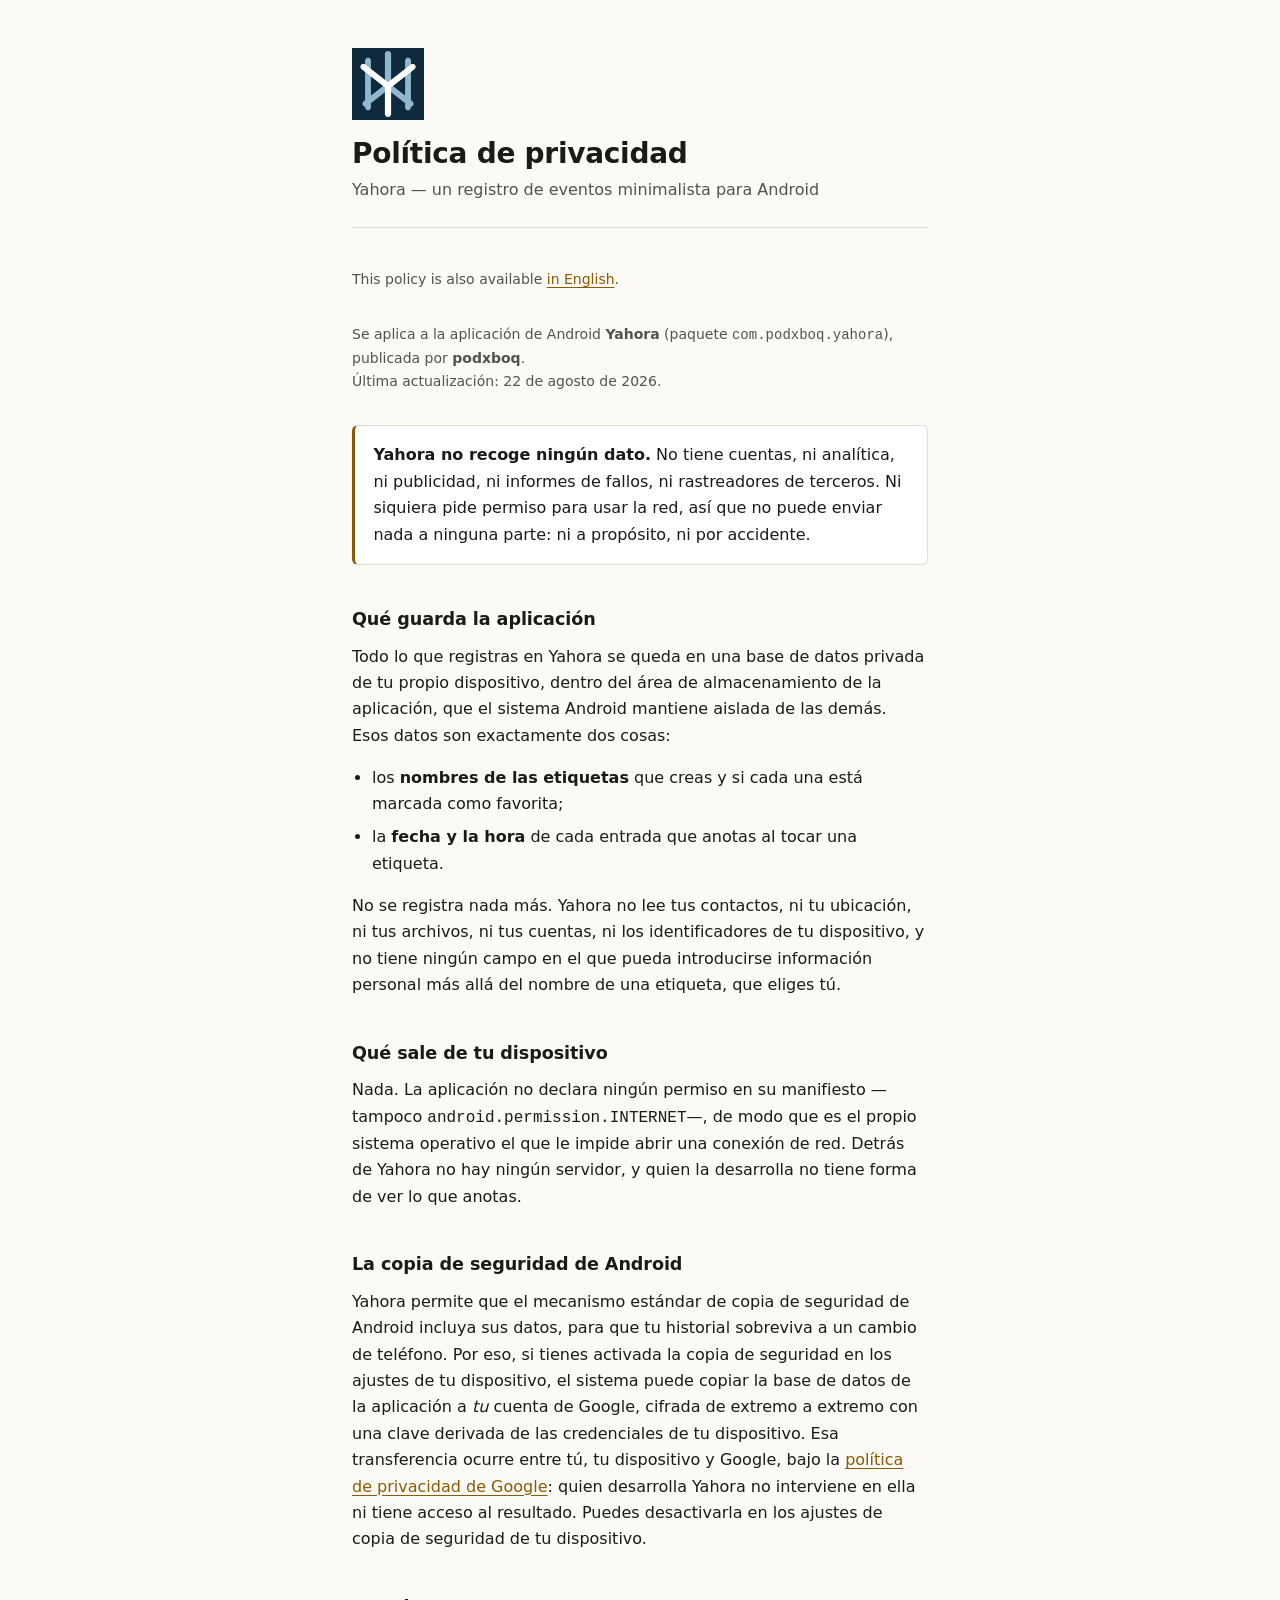
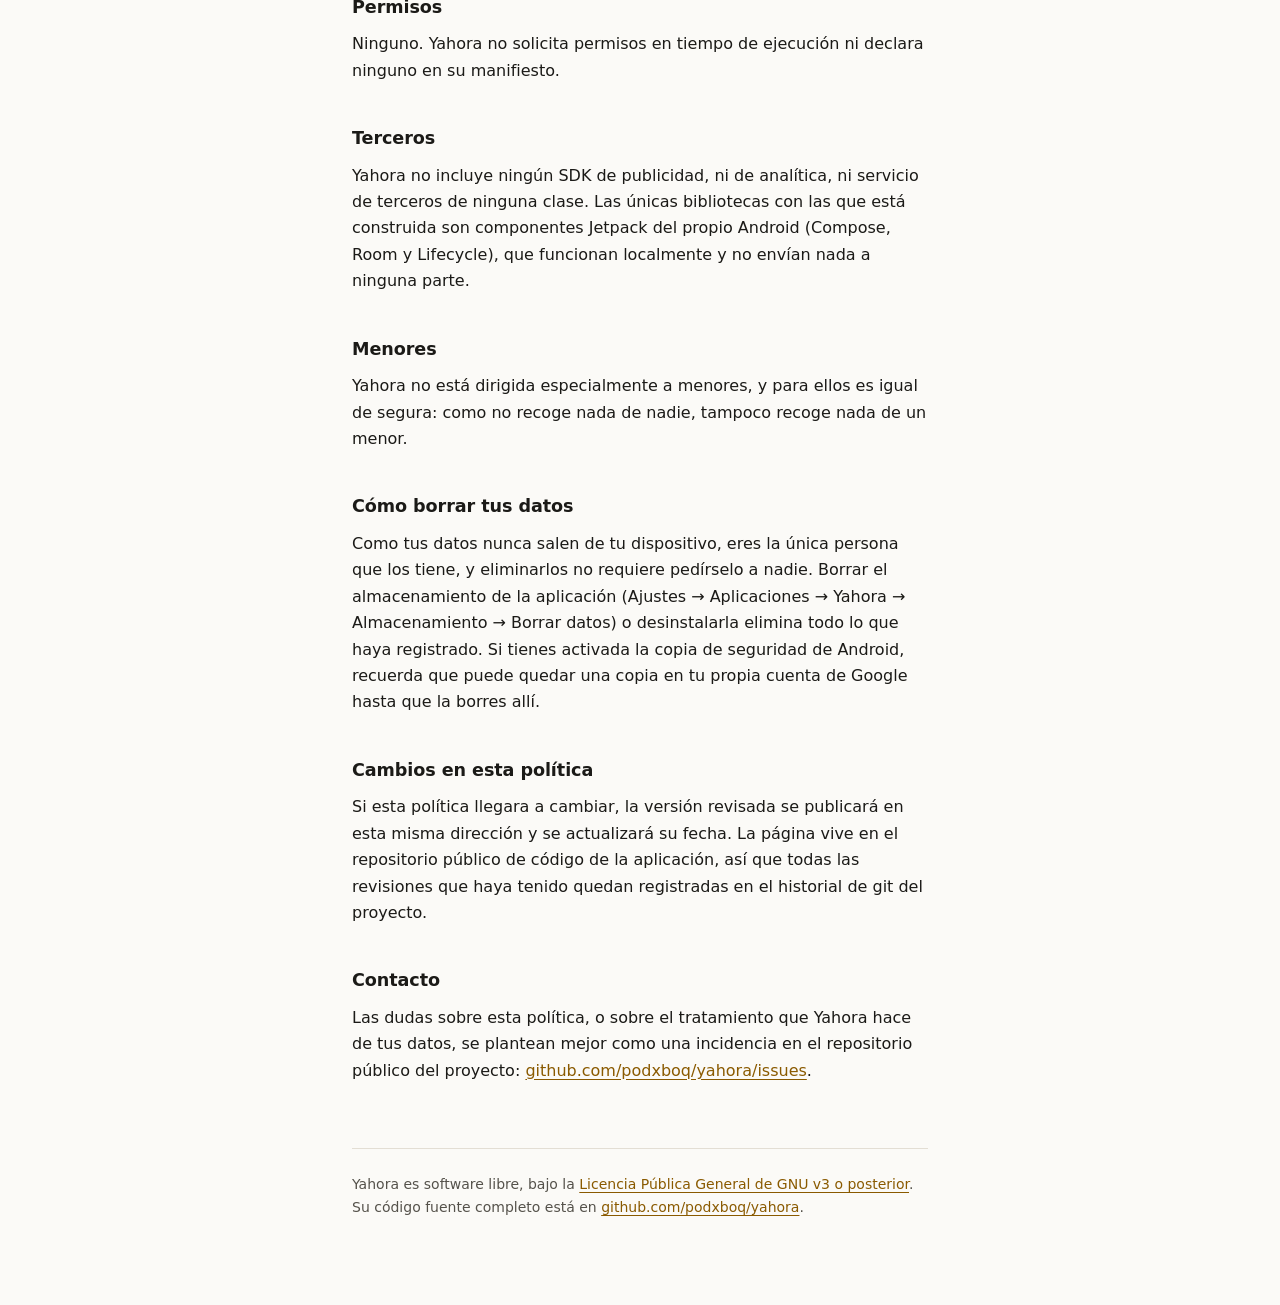
==== docs/privacidad.html @ 06da4bfa "Publish a privacy policy at a URL Play can point at Google Play asks for the privacy policy as a liv" ====
<!DOCTYPE html>
<html lang="es">
<head>
<meta charset="utf-8">
<meta name="viewport" content="width=device-width, initial-scale=1">
<title>Política de privacidad — Yahora</title>
<meta name="description" content="Política de privacidad de Yahora, un registro de eventos minimalista y sin conexión para Android. Yahora no recoge ningún dato.">
<link rel="stylesheet" href="style.css">
</head>
<body>

<header class="masthead">
  <img src="icon.png" alt="" width="72" height="72">
  <h1>Política de privacidad</h1>
  <p class="subtitle">Yahora — un registro de eventos minimalista para Android</p>
</header>

<main>

<p class="lang">This policy is also available <a href="privacy.html" hreflang="en">in English</a>.</p>

<p class="meta">
  Se aplica a la aplicación de Android <strong>Yahora</strong>
  (paquete <code>com.podxboq.yahora</code>), publicada por <strong>podxboq</strong>.<br>
  Última actualización: 22 de agosto de 2026.
</p>

<div class="callout">
  <p><strong>Yahora no recoge ningún dato.</strong> No tiene cuentas, ni
  analítica, ni publicidad, ni informes de fallos, ni rastreadores de terceros.
  Ni siquiera pide permiso para usar la red, así que no puede enviar nada a
  ninguna parte: ni a propósito, ni por accidente.</p>
</div>

<h2>Qué guarda la aplicación</h2>

<p>Todo lo que registras en Yahora se queda en una base de datos privada de tu
propio dispositivo, dentro del área de almacenamiento de la aplicación, que el
sistema Android mantiene aislada de las demás. Esos datos son exactamente dos
cosas:</p>

<ul>
  <li>los <strong>nombres de las etiquetas</strong> que creas y si cada una está
  marcada como favorita;</li>
  <li>la <strong>fecha y la hora</strong> de cada entrada que anotas al tocar una
  etiqueta.</li>
</ul>

<p>No se registra nada más. Yahora no lee tus contactos, ni tu ubicación, ni tus
archivos, ni tus cuentas, ni los identificadores de tu dispositivo, y no tiene
ningún campo en el que pueda introducirse información personal más allá del
nombre de una etiqueta, que eliges tú.</p>

<h2>Qué sale de tu dispositivo</h2>

<p>Nada. La aplicación no declara ningún permiso en su manifiesto —tampoco
<code>android.permission.INTERNET</code>—, de modo que es el propio sistema
operativo el que le impide abrir una conexión de red. Detrás de Yahora no hay
ningún servidor, y quien la desarrolla no tiene forma de ver lo que anotas.</p>

<h2>La copia de seguridad de Android</h2>

<p>Yahora permite que el mecanismo estándar de copia de seguridad de Android
incluya sus datos, para que tu historial sobreviva a un cambio de teléfono. Por
eso, si tienes activada la copia de seguridad en los ajustes de tu dispositivo,
el sistema puede copiar la base de datos de la aplicación a <em>tu</em> cuenta de
Google, cifrada de extremo a extremo con una clave derivada de las credenciales
de tu dispositivo. Esa transferencia ocurre entre tú, tu dispositivo y Google,
bajo la <a href="https://policies.google.com/privacy" rel="noopener">política de
privacidad de Google</a>: quien desarrolla Yahora no interviene en ella ni tiene
acceso al resultado. Puedes desactivarla en los ajustes de copia de seguridad de
tu dispositivo.</p>

<h2>Permisos</h2>

<p>Ninguno. Yahora no solicita permisos en tiempo de ejecución ni declara
ninguno en su manifiesto.</p>

<h2>Terceros</h2>

<p>Yahora no incluye ningún SDK de publicidad, ni de analítica, ni servicio de
terceros de ninguna clase. Las únicas bibliotecas con las que está construida
son componentes Jetpack del propio Android (Compose, Room y Lifecycle), que
funcionan localmente y no envían nada a ninguna parte.</p>

<h2>Menores</h2>

<p>Yahora no está dirigida especialmente a menores, y para ellos es igual de
segura: como no recoge nada de nadie, tampoco recoge nada de un menor.</p>

<h2>Cómo borrar tus datos</h2>

<p>Como tus datos nunca salen de tu dispositivo, eres la única persona que los
tiene, y eliminarlos no requiere pedírselo a nadie. Borrar el almacenamiento de
la aplicación (Ajustes → Aplicaciones → Yahora → Almacenamiento → Borrar datos) o
desinstalarla elimina todo lo que haya registrado. Si tienes activada la copia de
seguridad de Android, recuerda que puede quedar una copia en tu propia cuenta de
Google hasta que la borres allí.</p>

<h2>Cambios en esta política</h2>

<p>Si esta política llegara a cambiar, la versión revisada se publicará en esta
misma dirección y se actualizará su fecha. La página vive en el repositorio
público de código de la aplicación, así que todas las revisiones que haya tenido
quedan registradas en el historial de git del proyecto.</p>

<h2>Contacto</h2>

<p>Las dudas sobre esta política, o sobre el tratamiento que Yahora hace de tus
datos, se plantean mejor como una incidencia en el repositorio público del
proyecto:
<a href="https://github.com/podxboq/yahora/issues" rel="noopener">github.com/podxboq/yahora/issues</a>.</p>

</main>

<footer>
  <p>Yahora es software libre, bajo la
  <a href="https://www.gnu.org/licenses/gpl-3.0.html" rel="noopener">Licencia
  Pública General de GNU v3 o posterior</a>. Su código fuente completo está en
  <a href="https://github.com/podxboq/yahora" rel="noopener">github.com/podxboq/yahora</a>.</p>
</footer>

</body>
</html>
---- docs/style.css ----
/* Yahora project pages — Copyright (C) 2026 podxboq. GPL-3.0-or-later. */

:root {
  --bg: #fbfaf7;
  --surface: #ffffff;
  --ink: #1b1a17;
  --ink-soft: #55524b;
  --rule: #e3ded4;
  --accent: #8a5a00;
  --measure: 36rem;
}

@media (prefers-color-scheme: dark) {
  :root {
    --bg: #14130f;
    --surface: #1c1b17;
    --ink: #eeeae1;
    --ink-soft: #b0aa9d;
    --rule: #33302a;
    --accent: #e0a83c;
  }
}

* { box-sizing: border-box; }

body {
  margin: 0;
  padding: 3rem 1.25rem 5rem;
  background: var(--bg);
  color: var(--ink);
  font: 400 1rem/1.65 system-ui, -apple-system, "Segoe UI", Roboto, sans-serif;
  -webkit-text-size-adjust: 100%;
}

main { max-width: var(--measure); margin: 0 auto; }

header.masthead {
  max-width: var(--measure);
  margin: 0 auto 2.5rem;
  padding-bottom: 1.5rem;
  border-bottom: 1px solid var(--rule);
}

header.masthead img { width: 72px; height: 72px; display: block; margin-bottom: 1rem; }

h1 { font-size: 1.75rem; line-height: 1.25; margin: 0 0 .35rem; letter-spacing: -.01em; }
h2 { font-size: 1.1rem; margin: 2.5rem 0 .6rem; letter-spacing: -.005em; }

p, ul { margin: 0 0 1rem; }
ul { padding-left: 1.25rem; }
li { margin-bottom: .4rem; }

a { color: var(--accent); text-underline-offset: .18em; }
a:hover { text-decoration-thickness: 2px; }

.subtitle { color: var(--ink-soft); margin: 0; }

.meta {
  color: var(--ink-soft);
  font-size: .875rem;
  margin: 0 0 2rem;
}

.callout {
  background: var(--surface);
  border: 1px solid var(--rule);
  border-left: 3px solid var(--accent);
  border-radius: 6px;
  padding: 1rem 1.15rem;
  margin: 0 0 1rem;
}

.callout p:last-child { margin-bottom: 0; }

.lang {
  font-size: .875rem;
  color: var(--ink-soft);
  margin: 0 0 2rem;
}

footer {
  max-width: var(--measure);
  margin: 4rem auto 0;
  padding-top: 1.5rem;
  border-top: 1px solid var(--rule);
  color: var(--ink-soft);
  font-size: .875rem;
}

footer p { margin: 0 0 .5rem; }
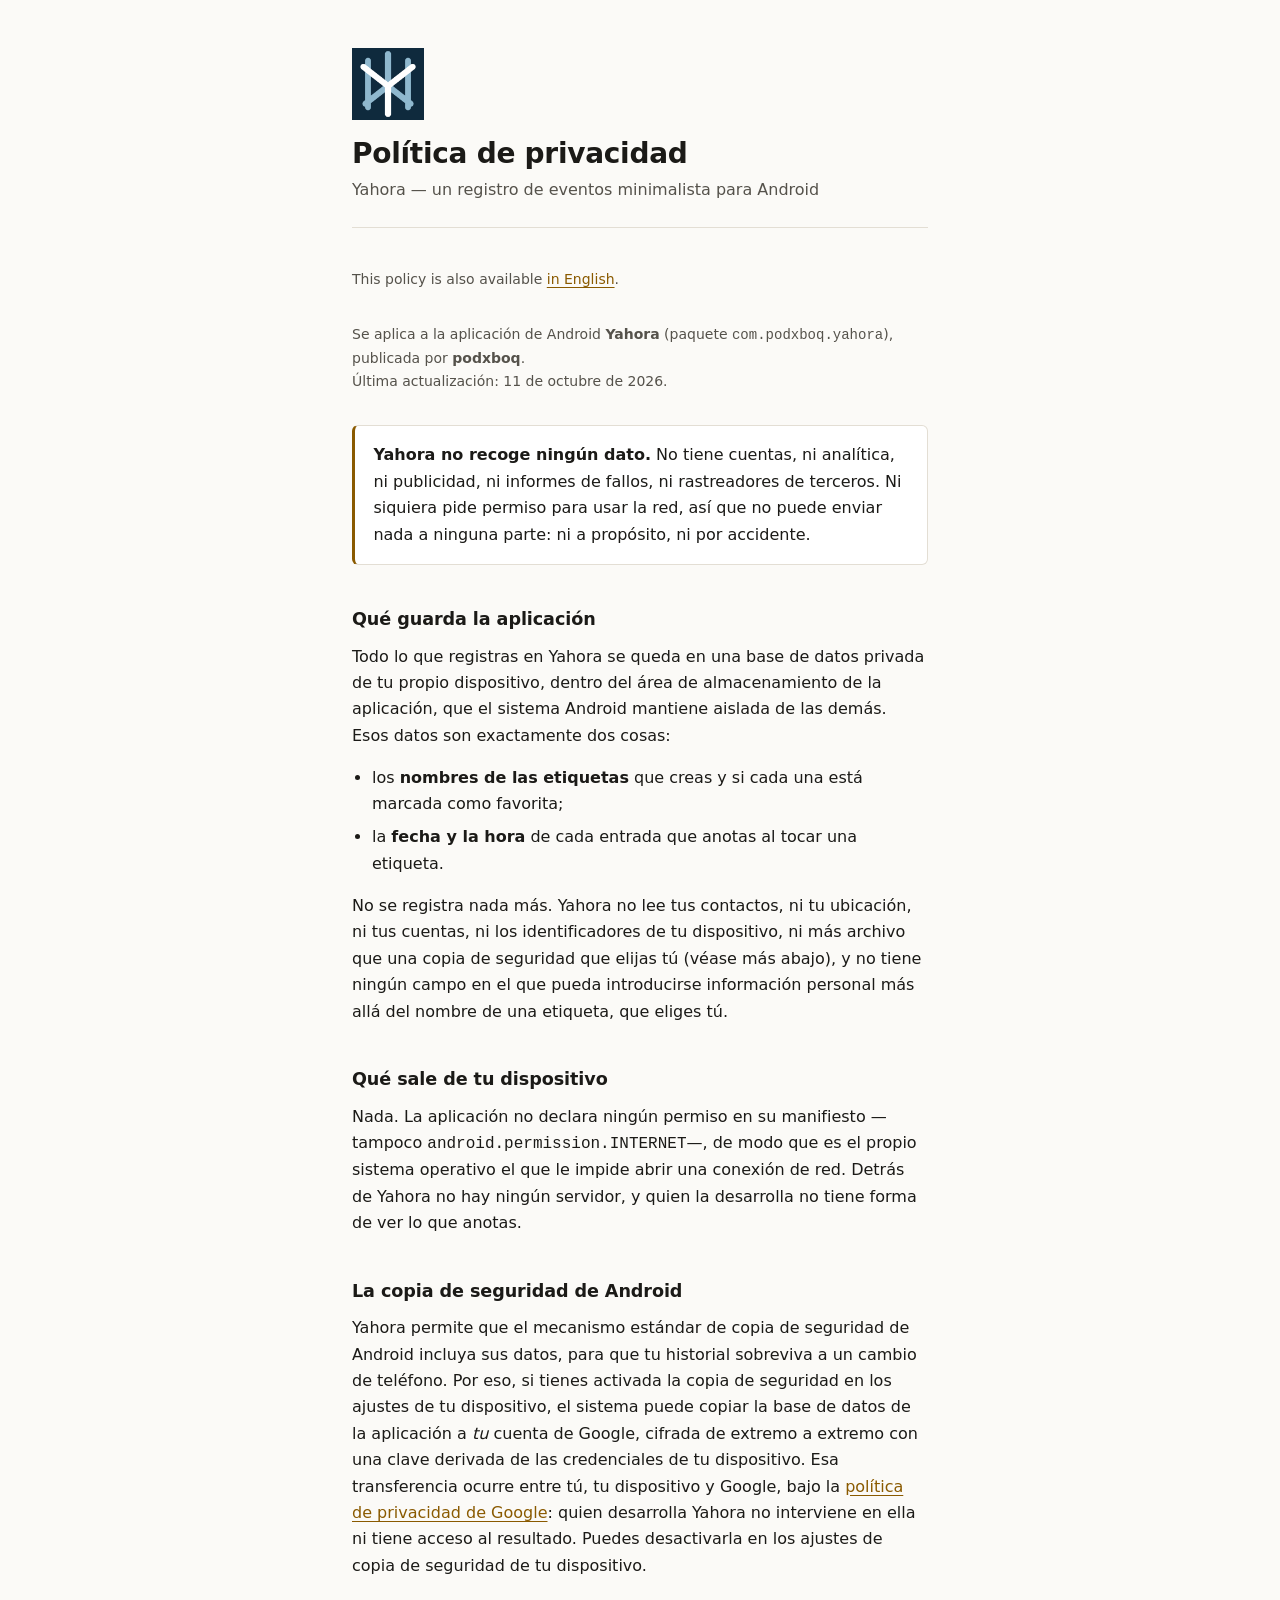
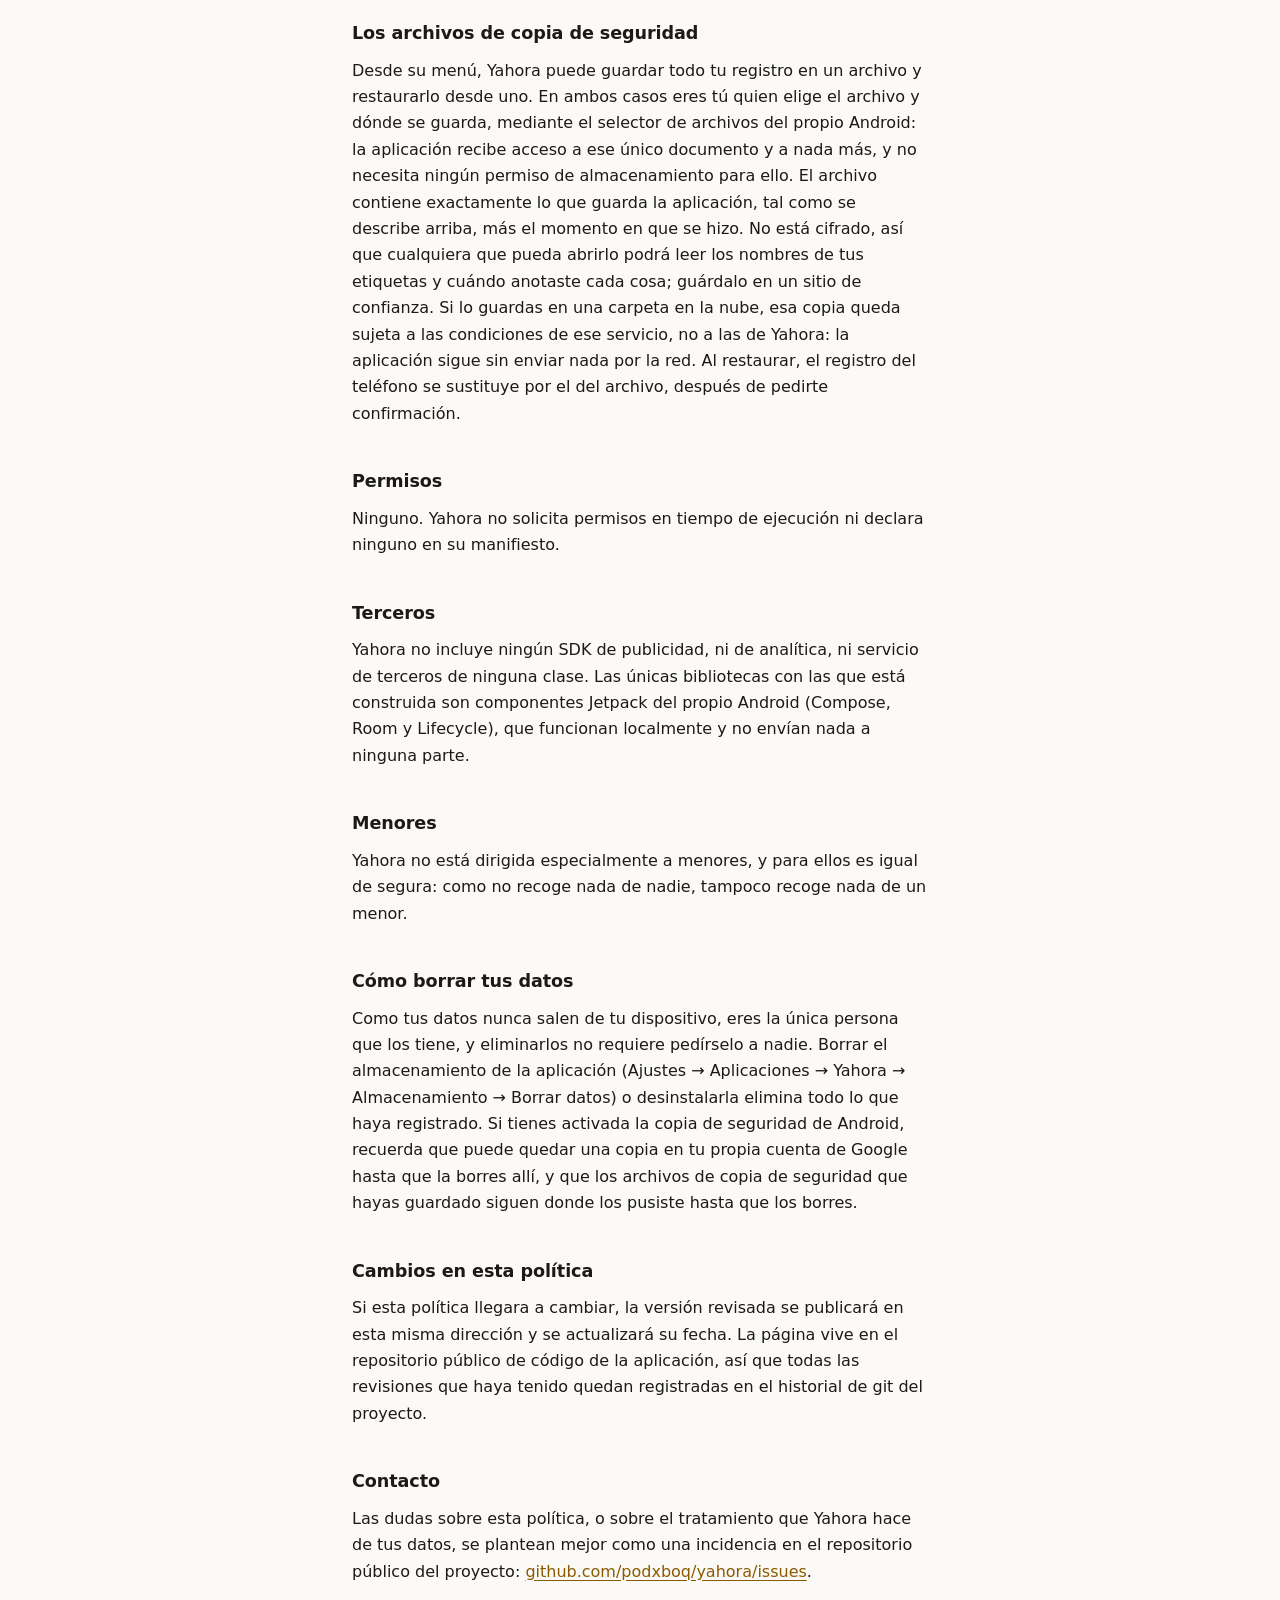
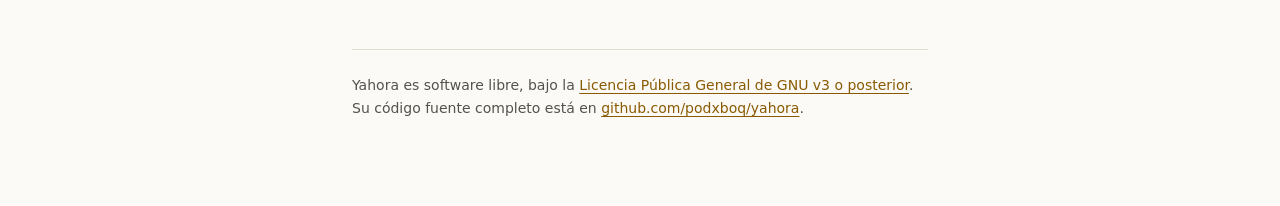
==== commit c2eb0d78: "Back up the log to a file and restore it A log kept only on the phone is lost with the phone, or wit" ====
--- a/docs/privacidad.html
+++ b/docs/privacidad.html
@@ -22,7 +22,7 @@
 <p class="meta">
   Se aplica a la aplicación de Android <strong>Yahora</strong>
   (paquete <code>com.podxboq.yahora</code>), publicada por <strong>podxboq</strong>.<br>
-  Última actualización: 22 de agosto de 2026.
+  Última actualización: 11 de octubre de 2026.
 </p>
 
 <div class="callout">
@@ -47,7 +47,8 @@
 </ul>
 
 <p>No se registra nada más. Yahora no lee tus contactos, ni tu ubicación, ni tus
-archivos, ni tus cuentas, ni los identificadores de tu dispositivo, y no tiene
+cuentas, ni los identificadores de tu dispositivo, ni más archivo que una copia
+de seguridad que elijas tú (véase más abajo), y no tiene
 ningún campo en el que pueda introducirse información personal más allá del
 nombre de una etiqueta, que eliges tú.</p>
 
@@ -70,6 +71,21 @@
 privacidad de Google</a>: quien desarrolla Yahora no interviene en ella ni tiene
 acceso al resultado. Puedes desactivarla en los ajustes de copia de seguridad de
 tu dispositivo.</p>
+
+<h2>Los archivos de copia de seguridad</h2>
+
+<p>Desde su menú, Yahora puede guardar todo tu registro en un archivo y
+restaurarlo desde uno. En ambos casos eres tú quien elige el archivo y dónde se
+guarda, mediante el selector de archivos del propio Android: la aplicación
+recibe acceso a ese único documento y a nada más, y no necesita ningún permiso
+de almacenamiento para ello. El archivo contiene exactamente lo que guarda la
+aplicación, tal como se describe arriba, más el momento en que se hizo. No está
+cifrado, así que cualquiera que pueda abrirlo podrá leer los nombres de tus
+etiquetas y cuándo anotaste cada cosa; guárdalo en un sitio de confianza. Si lo
+guardas en una carpeta en la nube, esa copia queda sujeta a las condiciones de
+ese servicio, no a las de Yahora: la aplicación sigue sin enviar nada por la
+red. Al restaurar, el registro del teléfono se sustituye por el del archivo,
+después de pedirte confirmación.</p>
 
 <h2>Permisos</h2>
 
@@ -95,7 +111,8 @@
 la aplicación (Ajustes → Aplicaciones → Yahora → Almacenamiento → Borrar datos) o
 desinstalarla elimina todo lo que haya registrado. Si tienes activada la copia de
 seguridad de Android, recuerda que puede quedar una copia en tu propia cuenta de
-Google hasta que la borres allí.</p>
+Google hasta que la borres allí, y que los archivos de copia de seguridad que
+hayas guardado siguen donde los pusiste hasta que los borres.</p>
 
 <h2>Cambios en esta política</h2>
 
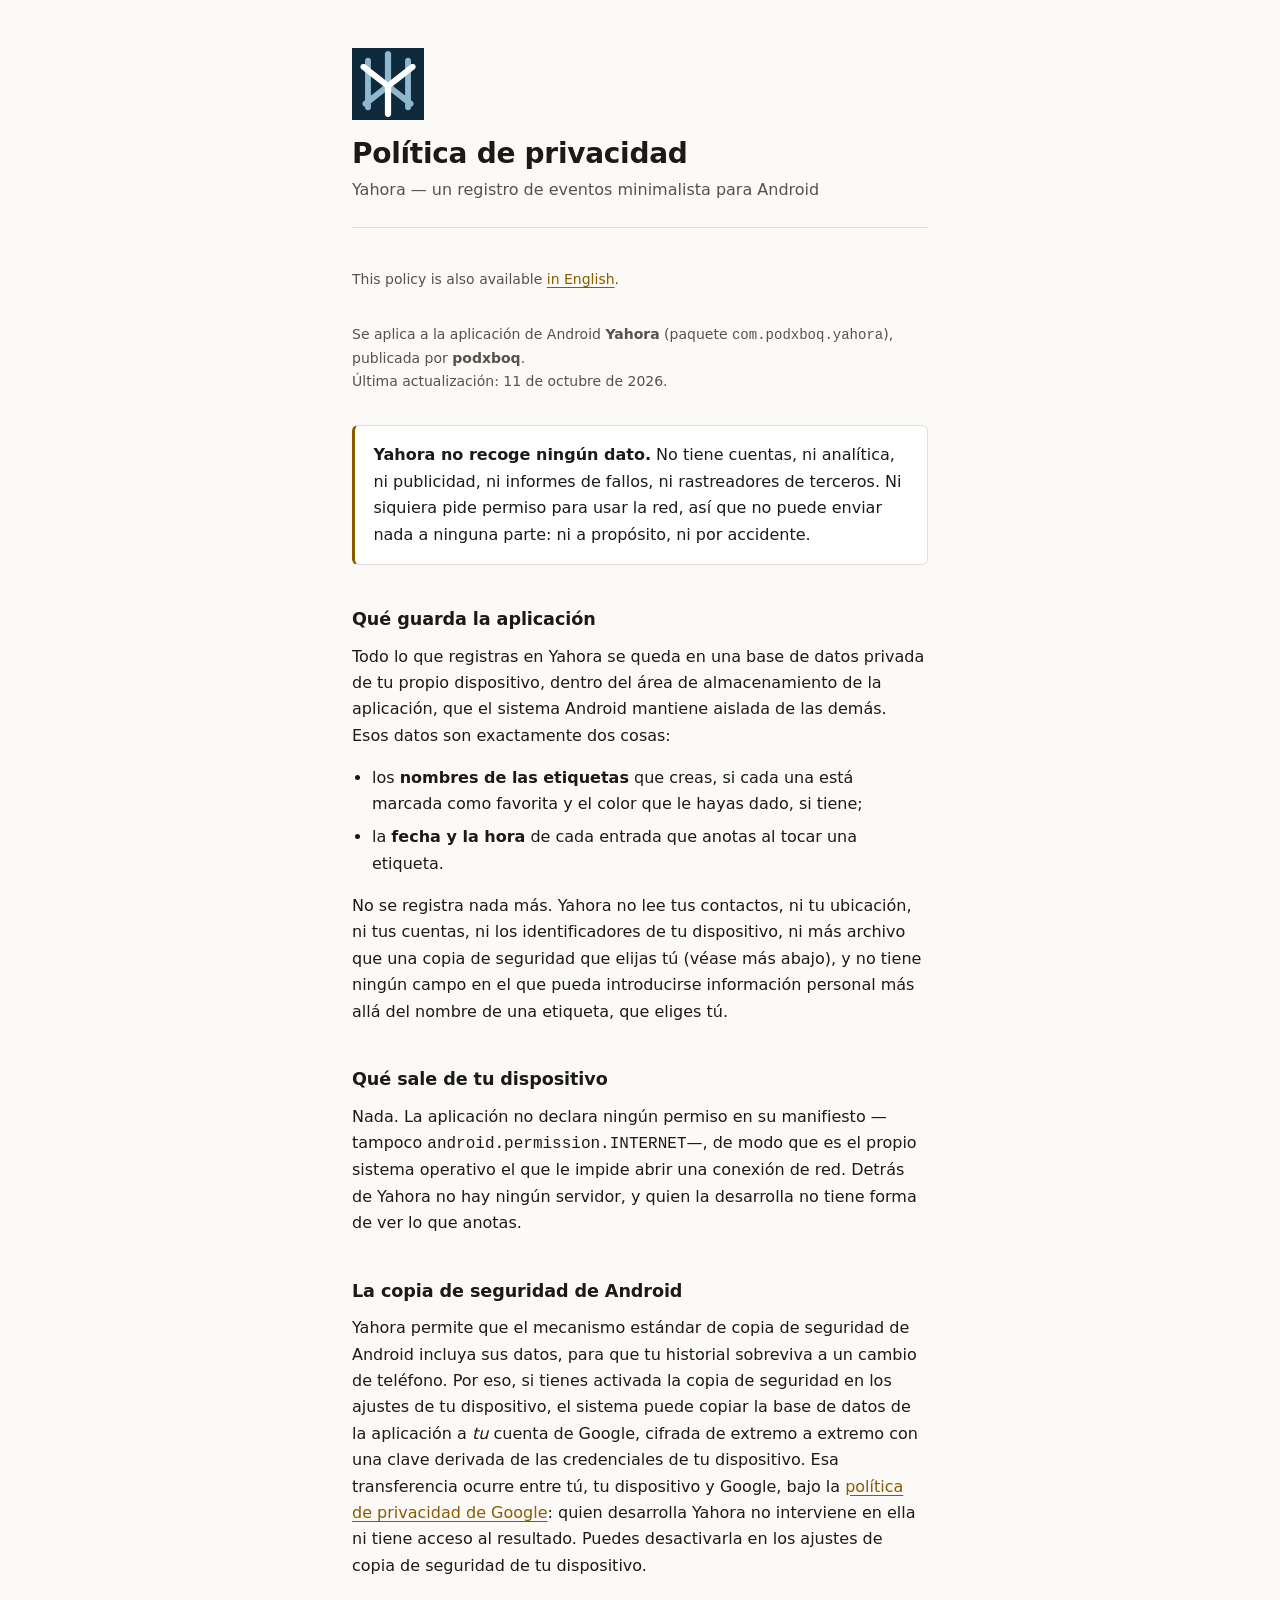
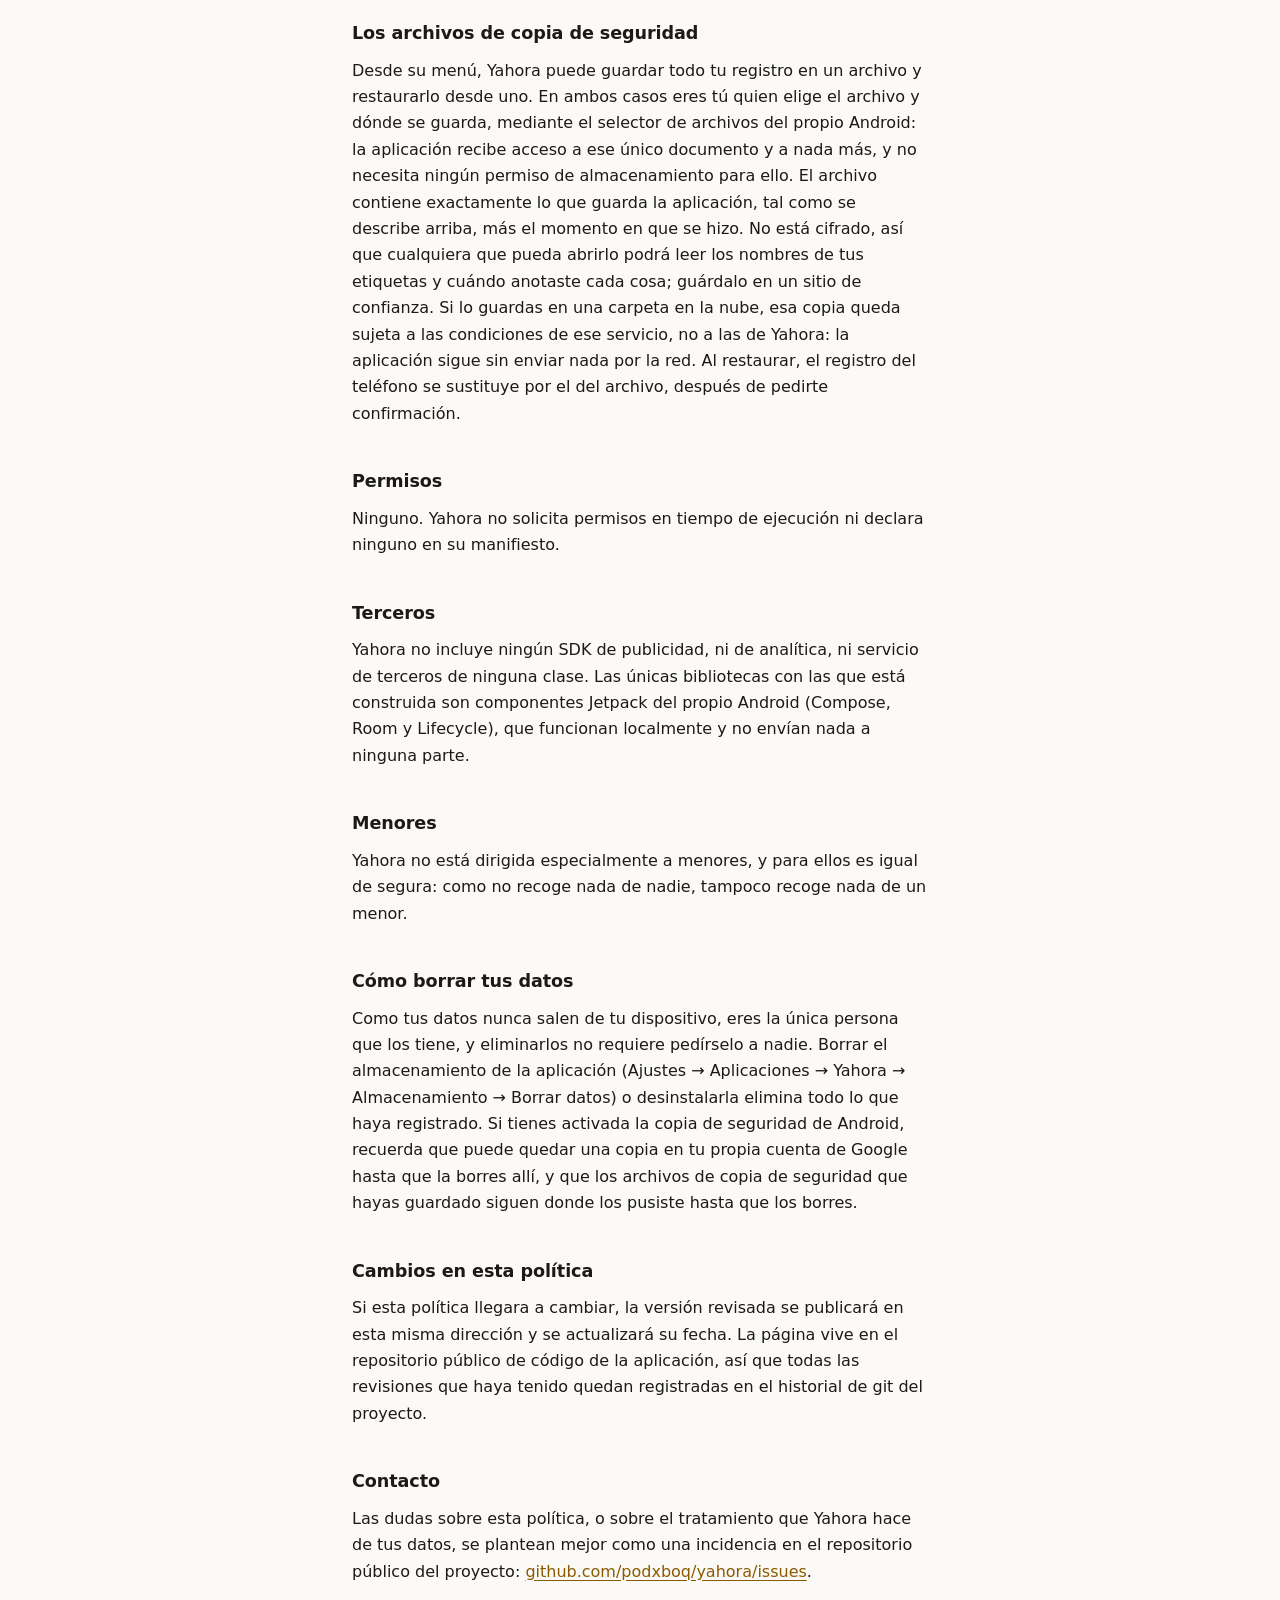
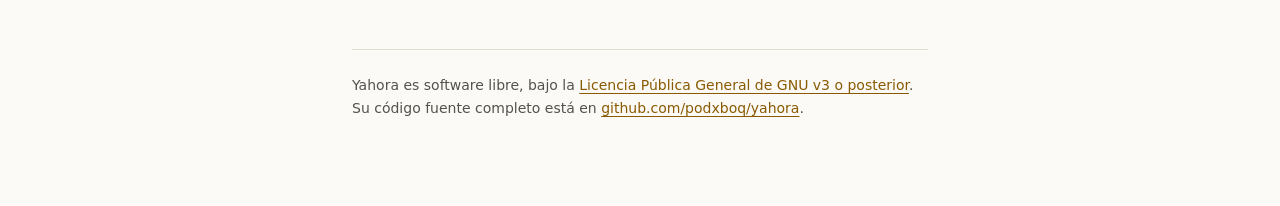
==== commit 9090d28e: "Let a tag carry a colour, as a tab behind its chip With a long cloud, a colour is what makes a tag f" ====
--- a/docs/privacidad.html
+++ b/docs/privacidad.html
@@ -40,8 +40,8 @@
 cosas:</p>
 
 <ul>
-  <li>los <strong>nombres de las etiquetas</strong> que creas y si cada una está
-  marcada como favorita;</li>
+  <li>los <strong>nombres de las etiquetas</strong> que creas, si cada una está
+  marcada como favorita y el color que le hayas dado, si tiene;</li>
   <li>la <strong>fecha y la hora</strong> de cada entrada que anotas al tocar una
   etiqueta.</li>
 </ul>
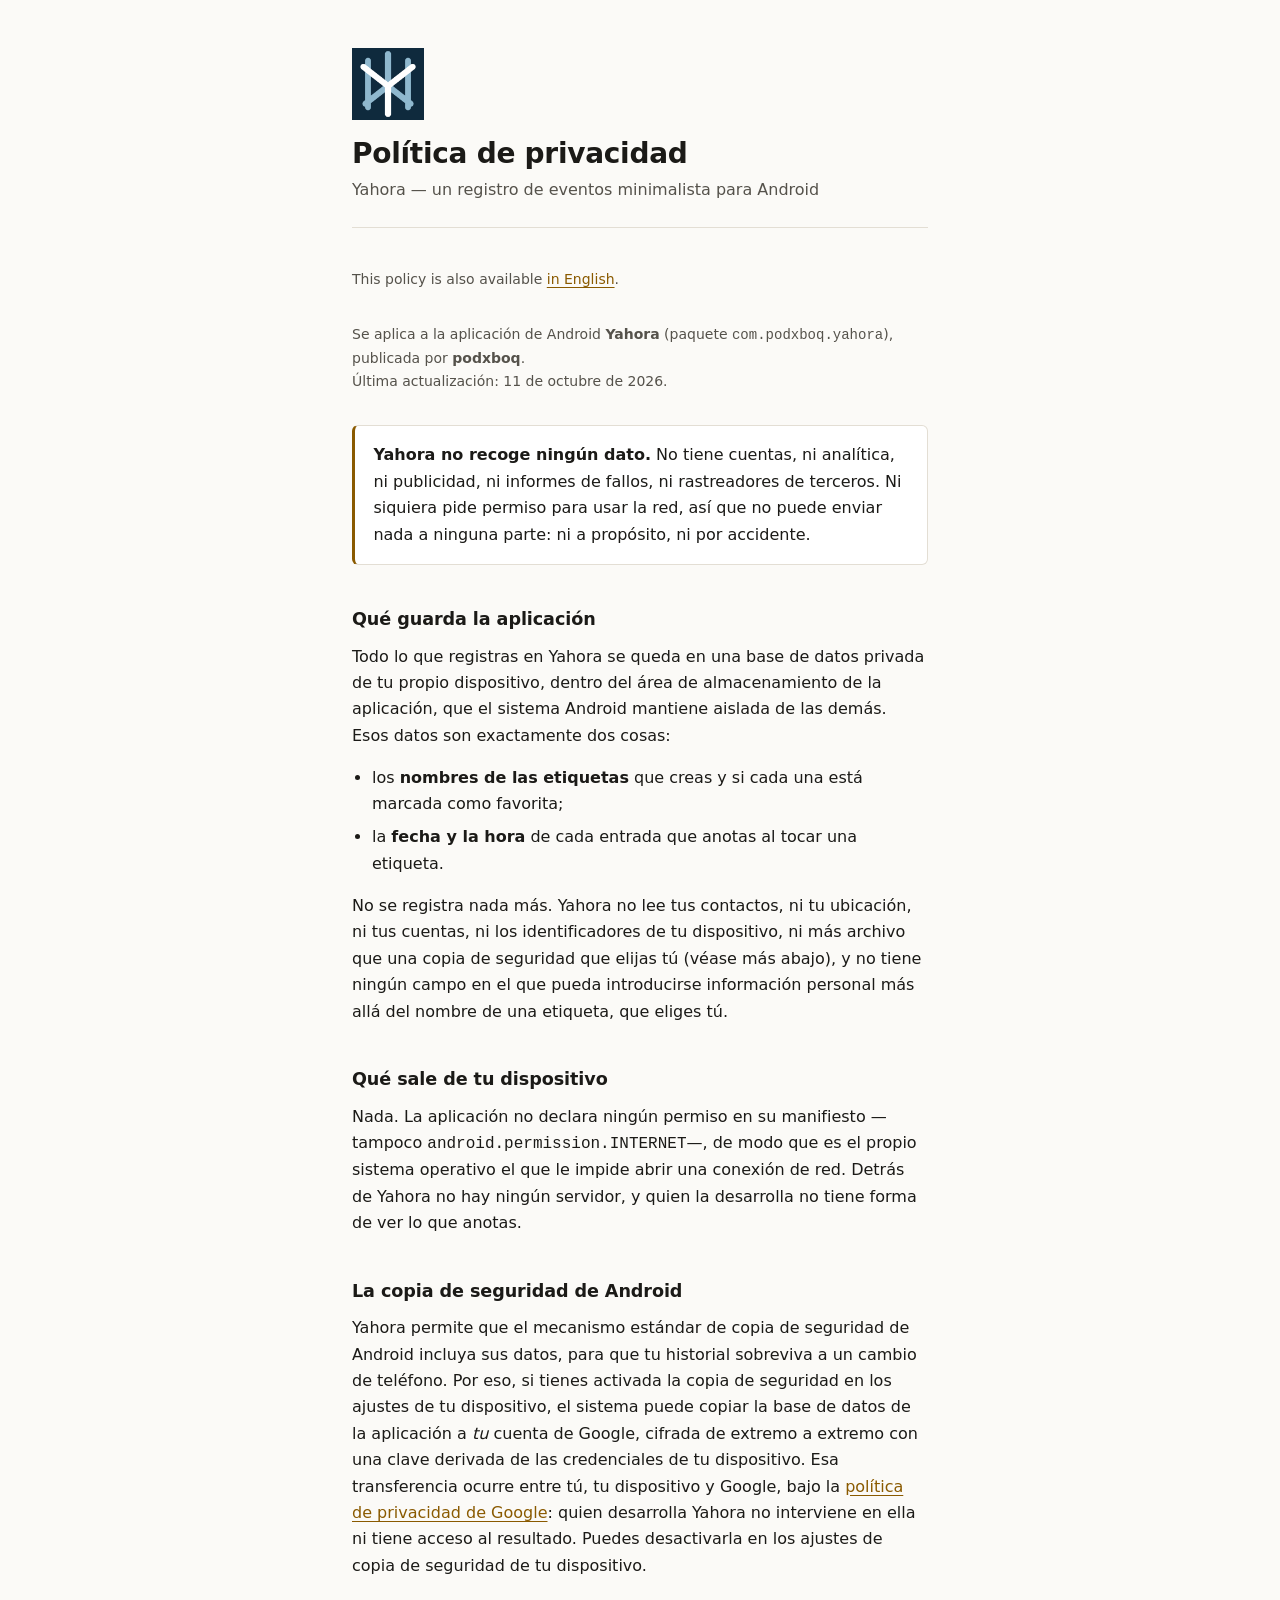
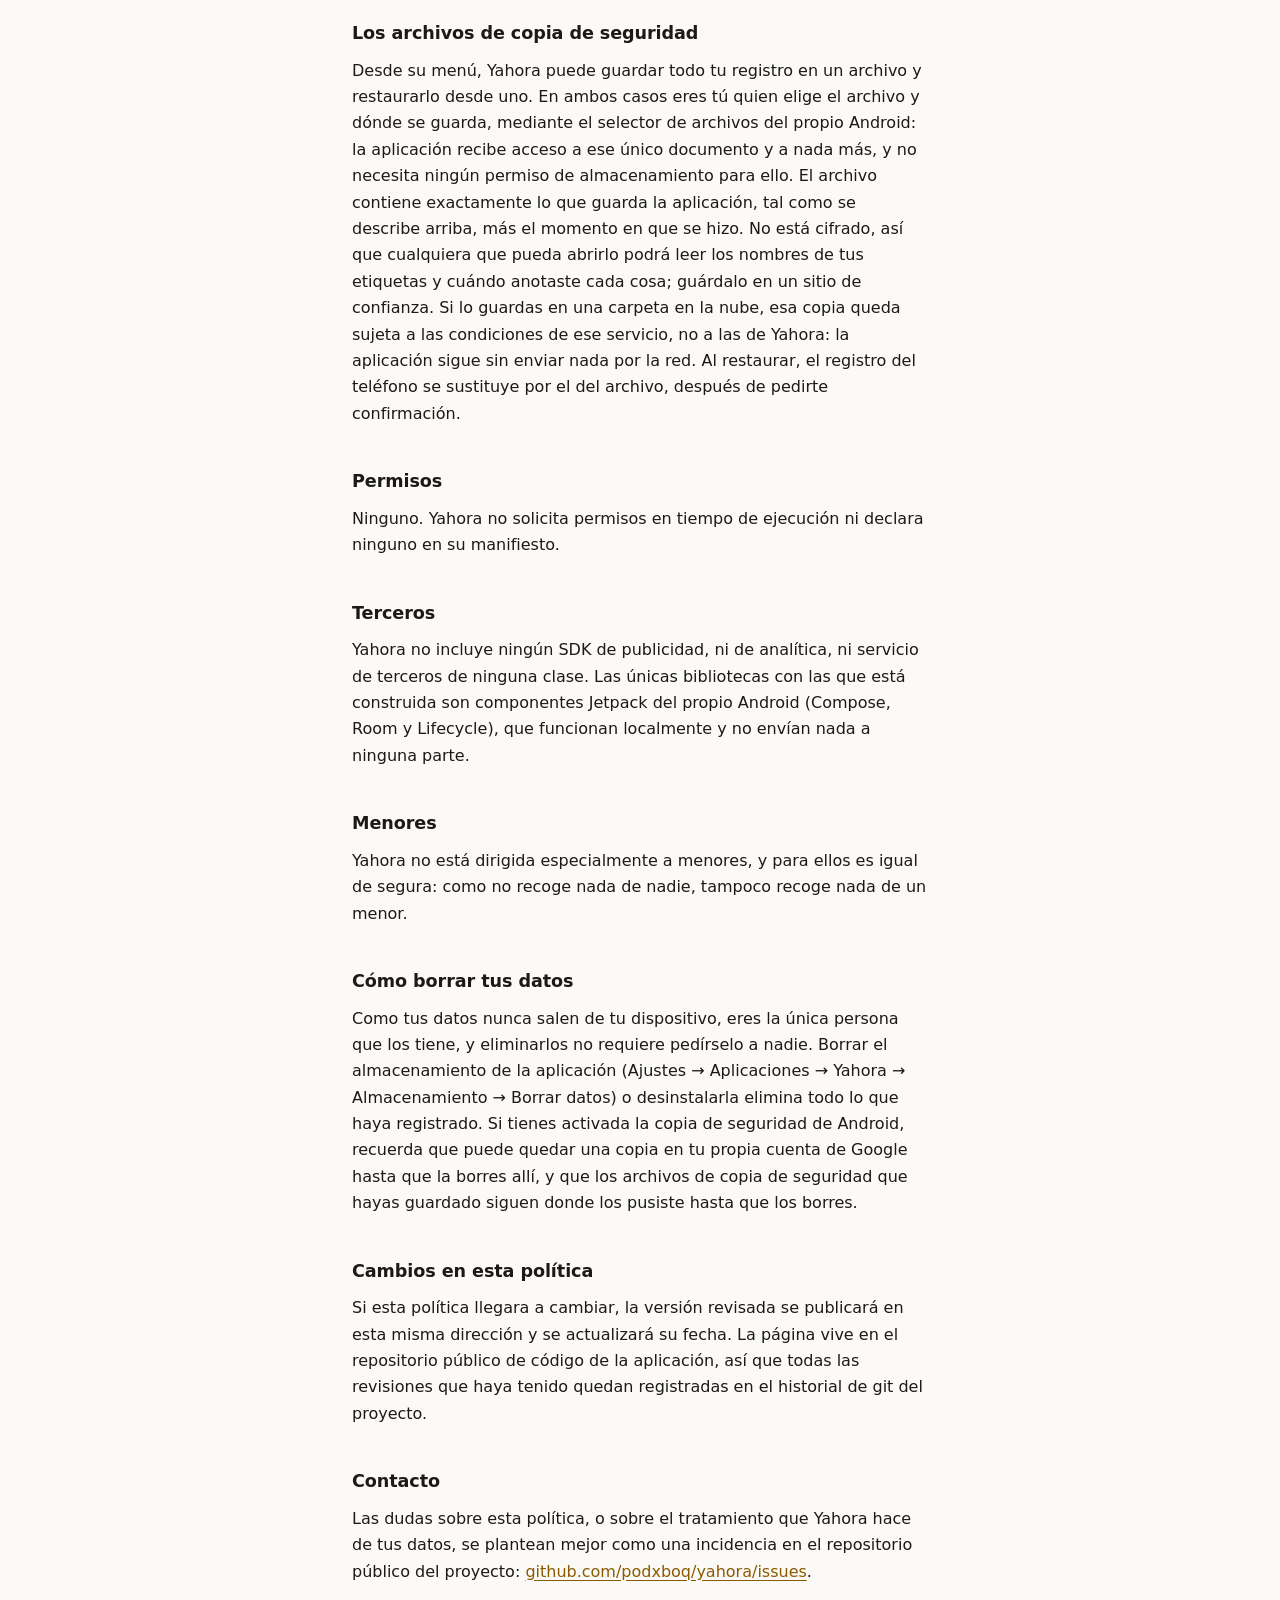
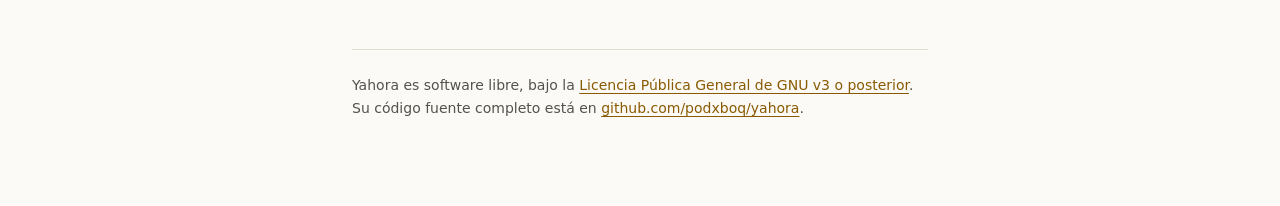
==== commit 148ee024: "Merge pull request #16 from podxboq/backup Back up the log to a file and restore it" ====
--- a/docs/privacidad.html
+++ b/docs/privacidad.html
@@ -40,8 +40,8 @@
 cosas:</p>
 
 <ul>
-  <li>los <strong>nombres de las etiquetas</strong> que creas, si cada una está
-  marcada como favorita y el color que le hayas dado, si tiene;</li>
+  <li>los <strong>nombres de las etiquetas</strong> que creas y si cada una está
+  marcada como favorita;</li>
   <li>la <strong>fecha y la hora</strong> de cada entrada que anotas al tocar una
   etiqueta.</li>
 </ul>
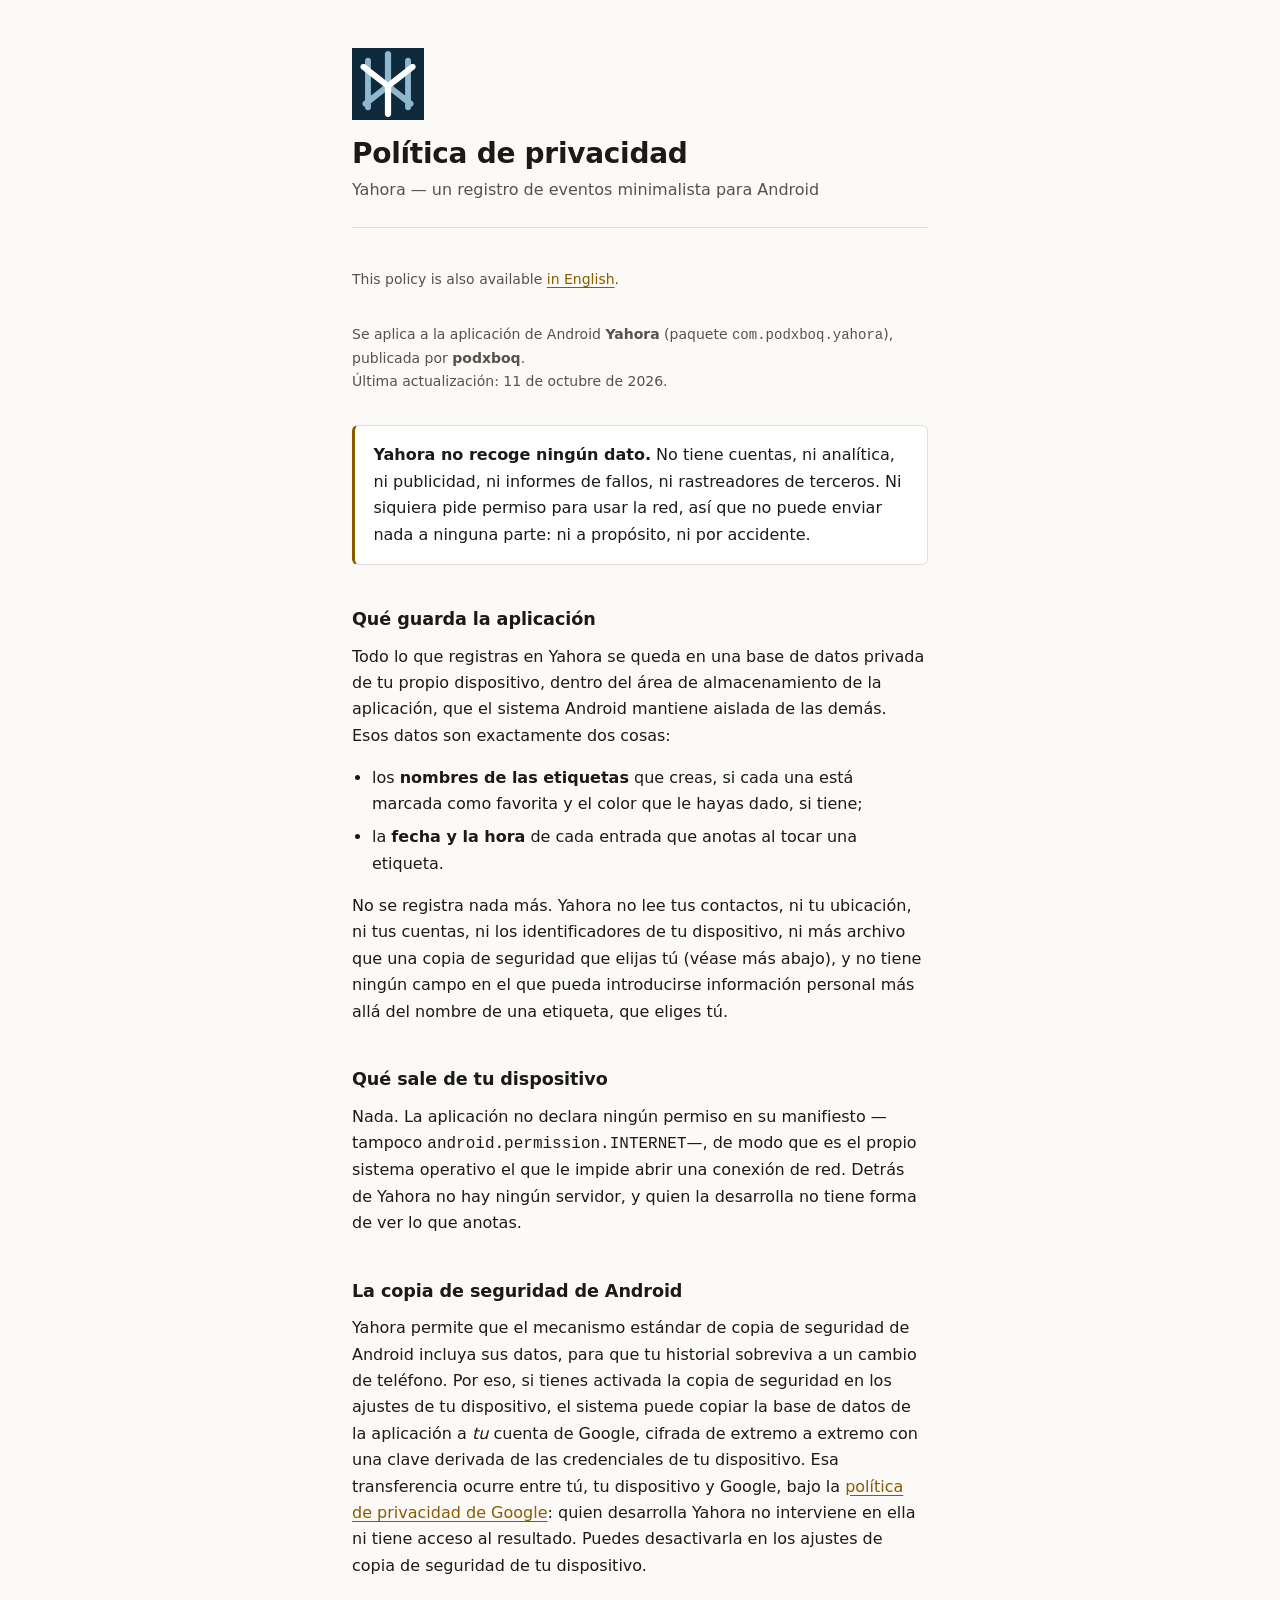
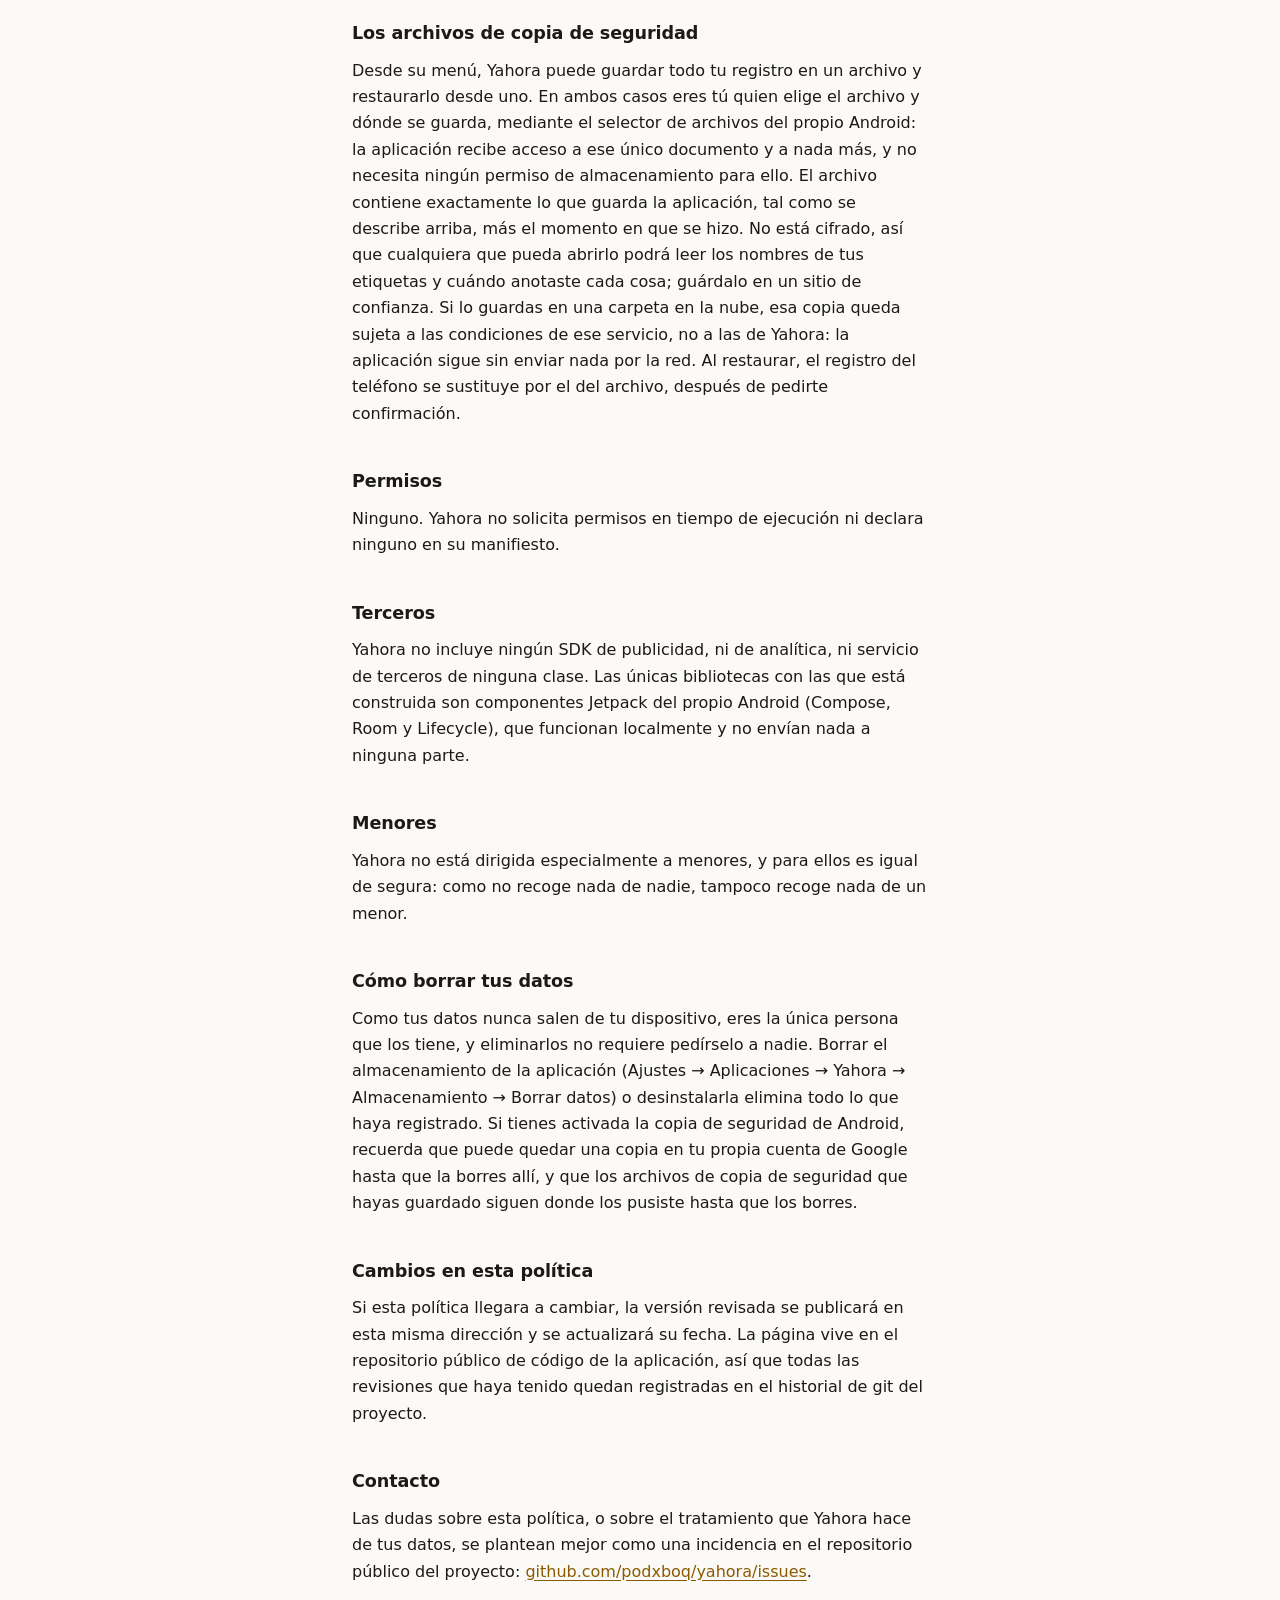
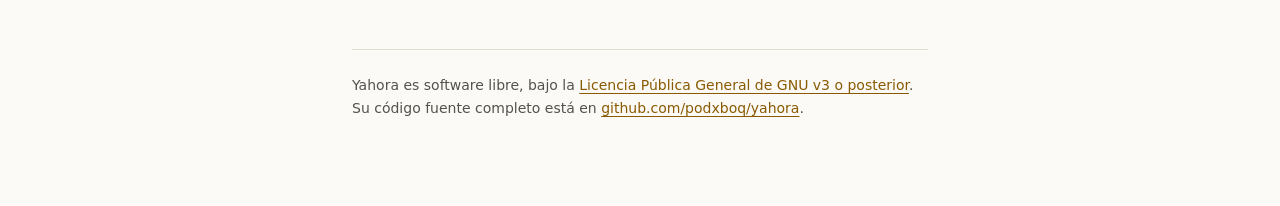
==== commit ab7316b9: "Merge pull request #18 from podxboq/tag-colour Let a tag carry a colour, as a tab behind its chip" ====
--- a/docs/privacidad.html
+++ b/docs/privacidad.html
@@ -40,8 +40,8 @@
 cosas:</p>
 
 <ul>
-  <li>los <strong>nombres de las etiquetas</strong> que creas y si cada una está
-  marcada como favorita;</li>
+  <li>los <strong>nombres de las etiquetas</strong> que creas, si cada una está
+  marcada como favorita y el color que le hayas dado, si tiene;</li>
   <li>la <strong>fecha y la hora</strong> de cada entrada que anotas al tocar una
   etiqueta.</li>
 </ul>
